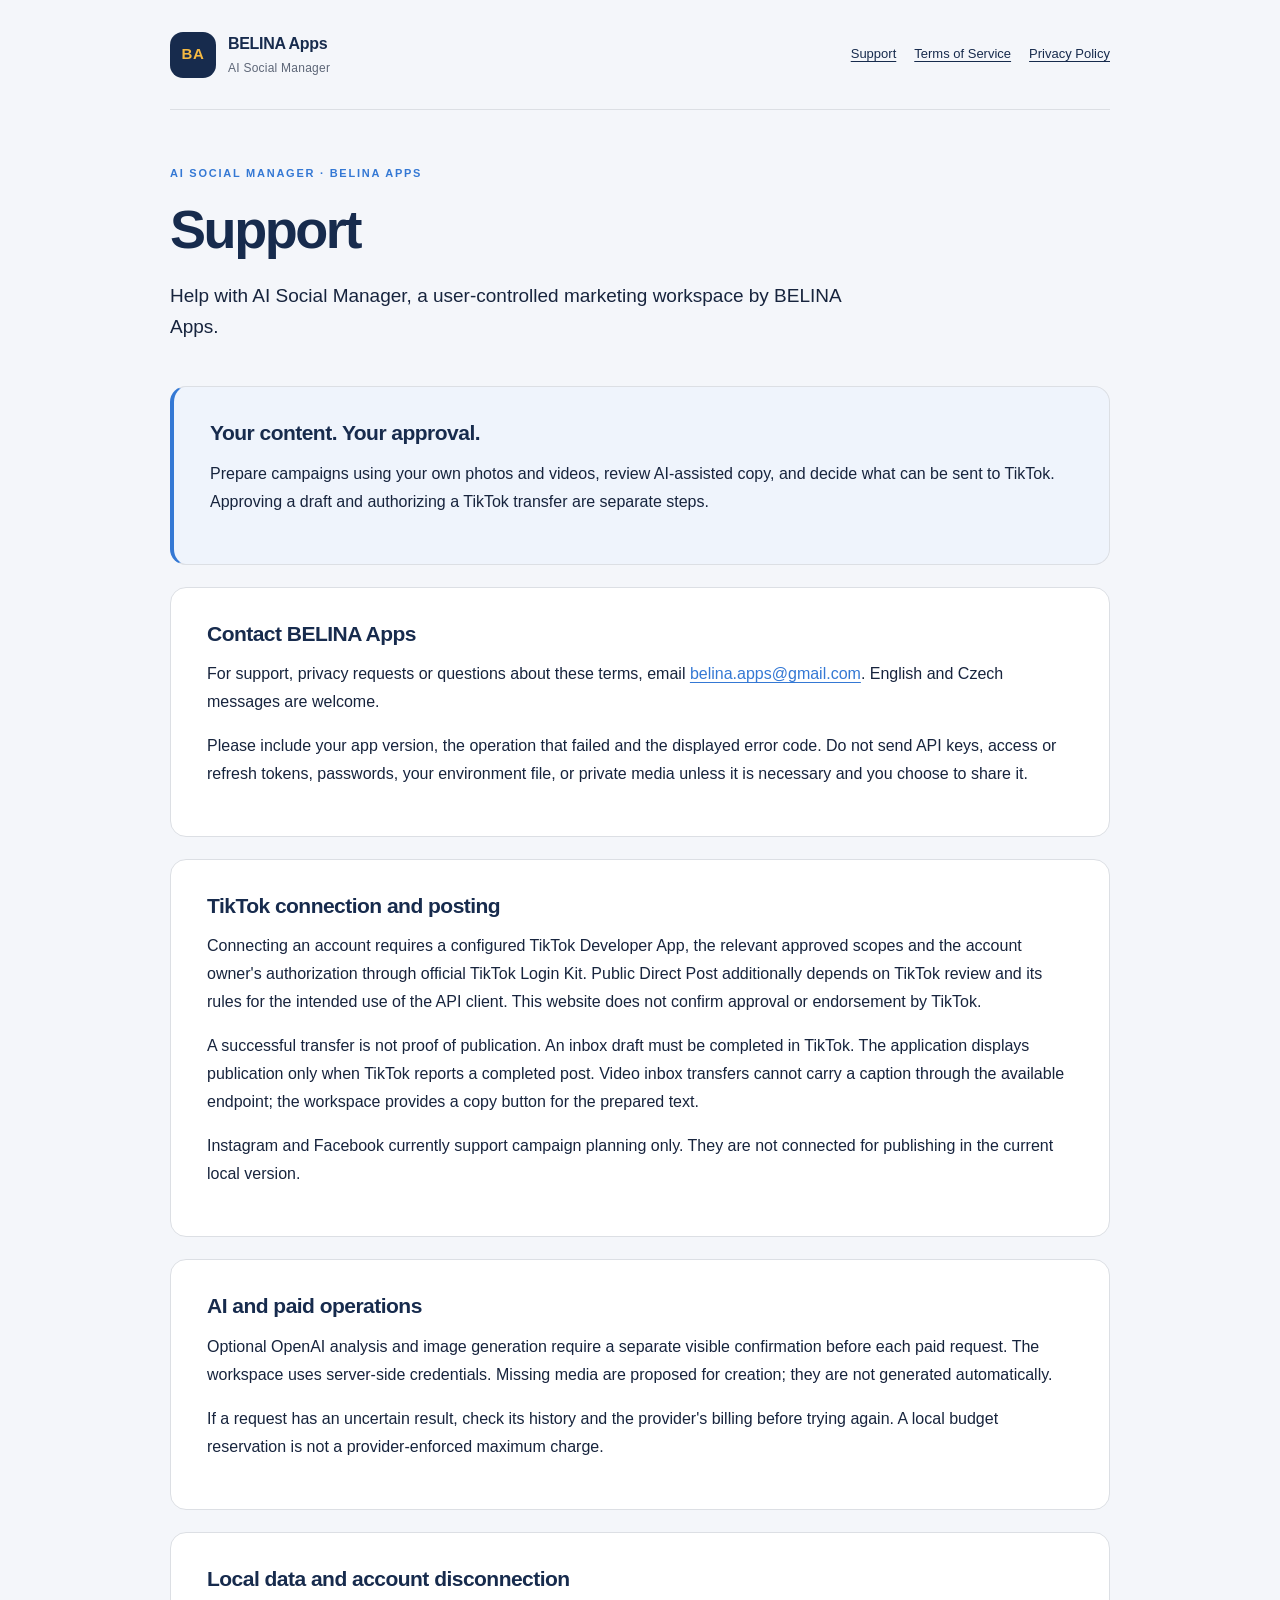
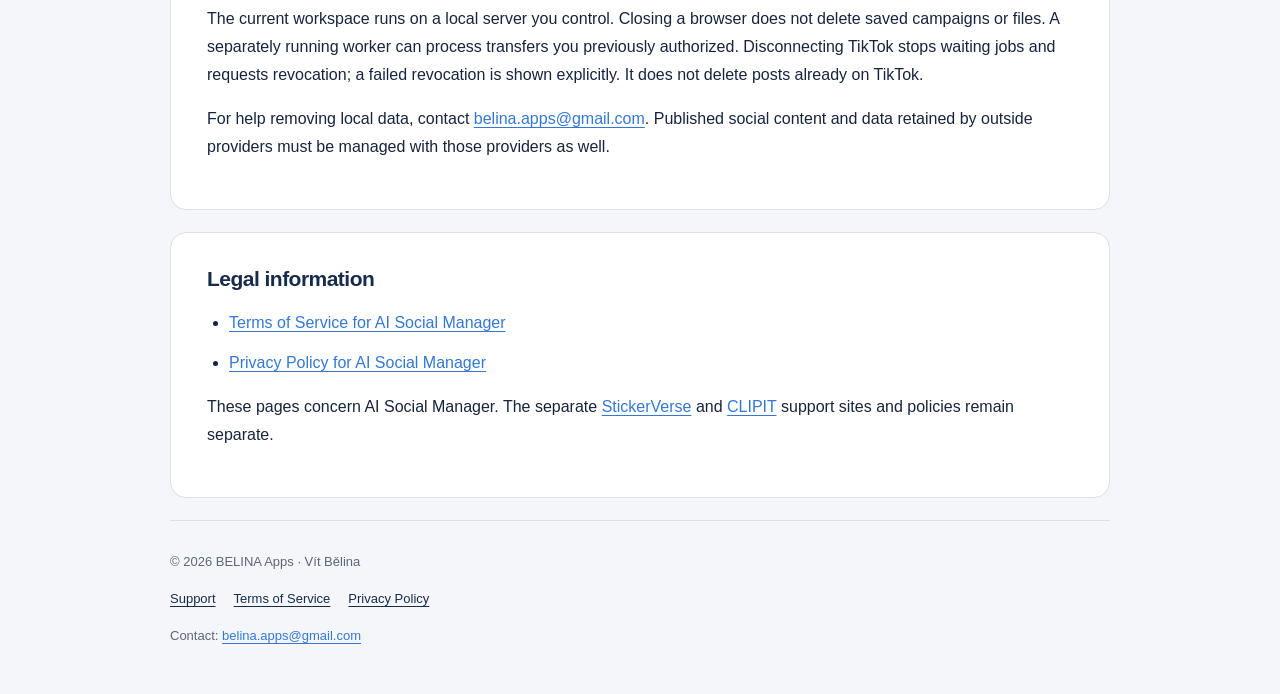
==== index.html @ 78cfeb75 "Publish AI Social Manager support and legal pages" ====
<!doctype html>
<html lang="en">
<head>
  <meta charset="utf-8">
  <meta name="viewport" content="width=device-width, initial-scale=1">
  <meta name="description" content="Help with AI Social Manager, a user-controlled marketing workspace by BELINA Apps.">
  <meta name="theme-color" content="#172B4D">
  <meta name="referrer" content="strict-origin-when-cross-origin">
  <title>Support | AI Social Manager — BELINA Apps</title>
  <link rel="stylesheet" href="styles.css">
</head>
<body>
  <a class="skip" href="#content">Skip to content</a>
  <header class="site-header"><a class="brand" href="./"><span class="brand-mark" aria-hidden="true">BA</span><span>BELINA Apps<small>AI Social Manager</small></span></a><nav aria-label="Main navigation"><a href="./">Support</a><a href="terms.html">Terms of Service</a><a href="privacy.html">Privacy Policy</a></nav></header>
  <main id="content">
    <header class="page-heading"><p class="eyebrow">AI SOCIAL MANAGER · BELINA APPS</p><h1>Support</h1><p class="lead">Help with AI Social Manager, a user-controlled marketing workspace by BELINA Apps.</p></header>
    
<section class="notice" aria-labelledby="control"><h2 id="control">Your content. Your approval.</h2><p>Prepare campaigns using your own photos and videos, review AI-assisted copy, and decide what can be sent to TikTok. Approving a draft and authorizing a TikTok transfer are separate steps.</p></section>
<section class="card"><h2>Contact BELINA Apps</h2><p>For support, privacy requests or questions about these terms, email <a href="mailto:belina.apps@gmail.com?subject=AI%20Social%20Manager">belina.apps@gmail.com</a>. English and Czech messages are welcome.</p><p>Please include your app version, the operation that failed and the displayed error code. Do not send API keys, access or refresh tokens, passwords, your environment file, or private media unless it is necessary and you choose to share it.</p></section>
<section class="card"><h2>TikTok connection and posting</h2><p>Connecting an account requires a configured TikTok Developer App, the relevant approved scopes and the account owner's authorization through official TikTok Login Kit. Public Direct Post additionally depends on TikTok review and its rules for the intended use of the API client. This website does not confirm approval or endorsement by TikTok.</p><p>A successful transfer is not proof of publication. An inbox draft must be completed in TikTok. The application displays publication only when TikTok reports a completed post. Video inbox transfers cannot carry a caption through the available endpoint; the workspace provides a copy button for the prepared text.</p><p>Instagram and Facebook currently support campaign planning only. They are not connected for publishing in the current local version.</p></section>
<section class="card"><h2>AI and paid operations</h2><p>Optional OpenAI analysis and image generation require a separate visible confirmation before each paid request. The workspace uses server-side credentials. Missing media are proposed for creation; they are not generated automatically.</p><p>If a request has an uncertain result, check its history and the provider's billing before trying again. A local budget reservation is not a provider-enforced maximum charge.</p></section>
<section class="card"><h2>Local data and account disconnection</h2><p>The current workspace runs on a local server you control. Closing a browser does not delete saved campaigns or files. A separately running worker can process transfers you previously authorized. Disconnecting TikTok stops waiting jobs and requests revocation; a failed revocation is shown explicitly. It does not delete posts already on TikTok.</p><p>For help removing local data, contact <a href="mailto:belina.apps@gmail.com?subject=AI%20Social%20Manager">belina.apps@gmail.com</a>. Published social content and data retained by outside providers must be managed with those providers as well.</p></section>
<section class="card"><h2>Legal information</h2><ul><li><a href="terms.html">Terms of Service for AI Social Manager</a></li><li><a href="privacy.html">Privacy Policy for AI Social Manager</a></li></ul><p>These pages concern AI Social Manager. The separate <a href="https://vitbelina.github.io/stickerverse_support/">StickerVerse</a> and <a href="https://vitbelina.github.io/clipit_support/">CLIPIT</a> support sites and policies remain separate.</p></section>

  </main>
  <footer><p>© 2026 BELINA Apps · Vít Bělina</p><nav aria-label="Main navigation"><a href="./">Support</a><a href="terms.html">Terms of Service</a><a href="privacy.html">Privacy Policy</a></nav><p>Contact: <a href="mailto:belina.apps@gmail.com?subject=AI%20Social%20Manager">belina.apps@gmail.com</a></p></footer>
</body>
</html>
---- styles.css ----
:root{color-scheme:light;--navy:#172B4D;--blue:#3478D4;--white:#FFFFFF;--background:#F4F6FA;--accent:#F5B942;--text:#17243D;--muted:color-mix(in srgb,var(--text) 70%,var(--white));--border:color-mix(in srgb,var(--navy) 15%,var(--white));--soft:color-mix(in srgb,var(--blue) 8%,var(--white))}*{box-sizing:border-box}body{margin:0;background:var(--background);color:var(--text);font:16px/1.75 -apple-system,BlinkMacSystemFont,"Segoe UI",sans-serif}a{color:var(--blue);text-underline-offset:.2em;overflow-wrap:anywhere}a:hover{text-decoration-thickness:2px}a:focus-visible{outline:3px solid var(--accent);outline-offset:5px;border-radius:3px}.site-header,main,footer{width:min(940px,calc(100% - 40px));margin-inline:auto}.site-header{display:flex;align-items:center;justify-content:space-between;gap:24px;padding:30px 0;border-bottom:1px solid var(--border)}.brand{display:flex;align-items:center;gap:12px;color:var(--navy);font-weight:750;letter-spacing:-.02em;text-decoration:none}.brand small{display:block;font-size:12px;font-weight:500;letter-spacing:.02em;color:var(--muted)}.brand-mark{display:grid;place-items:center;width:46px;height:46px;border-radius:13px;background:var(--navy);color:var(--accent);font-size:15px;letter-spacing:.04em}nav{display:flex;gap:18px;flex-wrap:wrap;font-size:13px}nav a{color:var(--navy)}.page-heading{padding:54px 0 28px}h1{font-size:clamp(34px,6vw,54px);line-height:1.12;letter-spacing:-.045em;margin:12px 0 20px;color:var(--navy)}h2{font-size:21px;line-height:1.35;margin:32px 0 12px;letter-spacing:-.025em;color:var(--navy)}.card>h2:first-child,.notice>h2:first-child,.prose>h2:first-child{margin-top:0}.eyebrow{font-size:11px;letter-spacing:.16em;font-weight:700;color:var(--blue)}.lead{font-size:19px;line-height:1.65;max-width:720px}.updated{font-size:13px;color:var(--muted)}.card,.notice{background:var(--white);padding:32px 36px;border:1px solid var(--border);border-radius:16px;margin-bottom:22px}.notice{background:var(--soft);border-left:4px solid var(--blue)}p{margin:0 0 16px}.prose{font-size:16px}.prose h2:not(:first-child){padding-top:12px;border-top:1px solid var(--border)}li{margin-bottom:12px}ul{padding-left:22px}footer{border-top:1px solid var(--border);padding:30px 0 40px;color:var(--muted);font-size:13px}footer nav{margin:14px 0}footer p{margin-bottom:6px}.skip{position:absolute;top:-100px;left:20px;background:var(--white);padding:10px;z-index:1}.skip:focus{top:10px}@media(max-width:620px){.site-header{align-items:flex-start;flex-direction:column;gap:18px;padding:22px 0}.page-heading{padding-top:36px}.card,.notice{padding:24px 22px}nav{gap:14px;font-size:12px}.lead{font-size:17px}body{font-size:15px}.prose{font-size:15px}}@media print{body{background:white}.site-header,footer{width:100%}main{width:100%}.card{padding:0;border:0}.page-heading{padding:20px 0}a{color:inherit}}
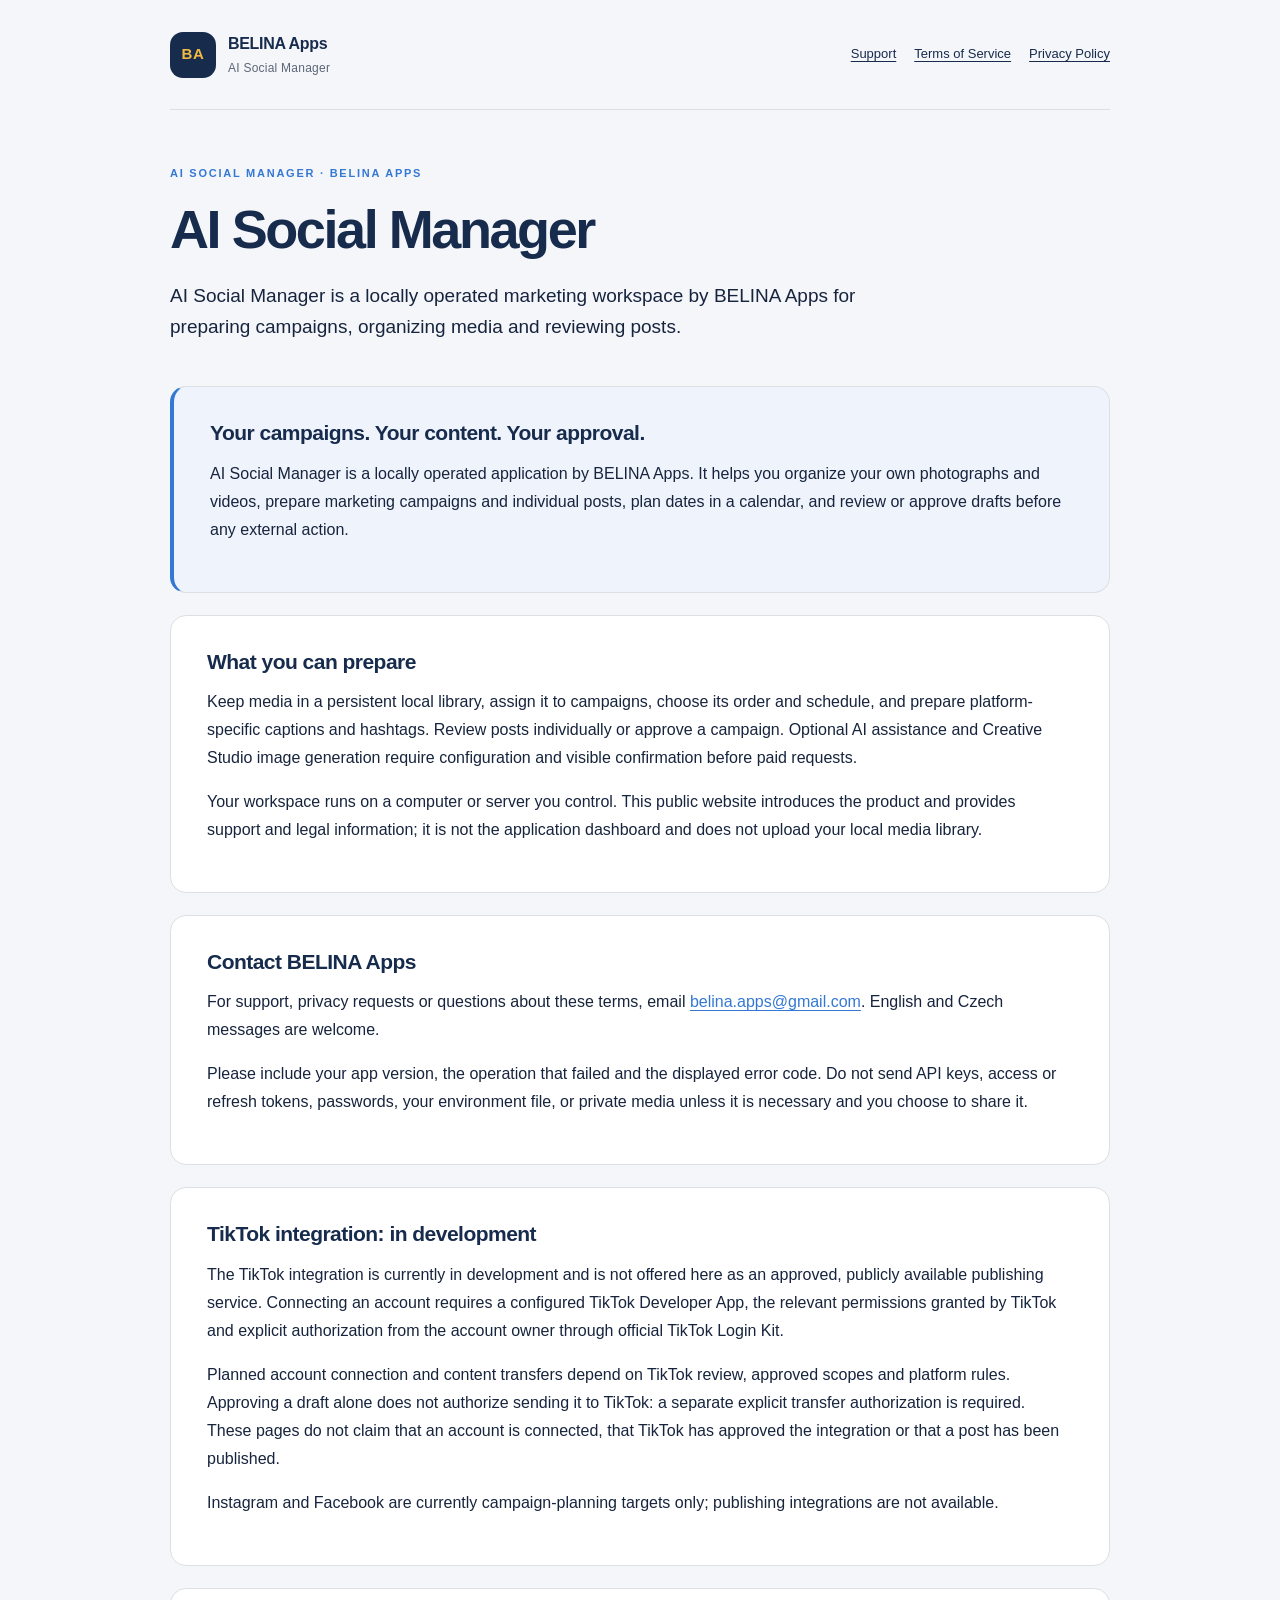
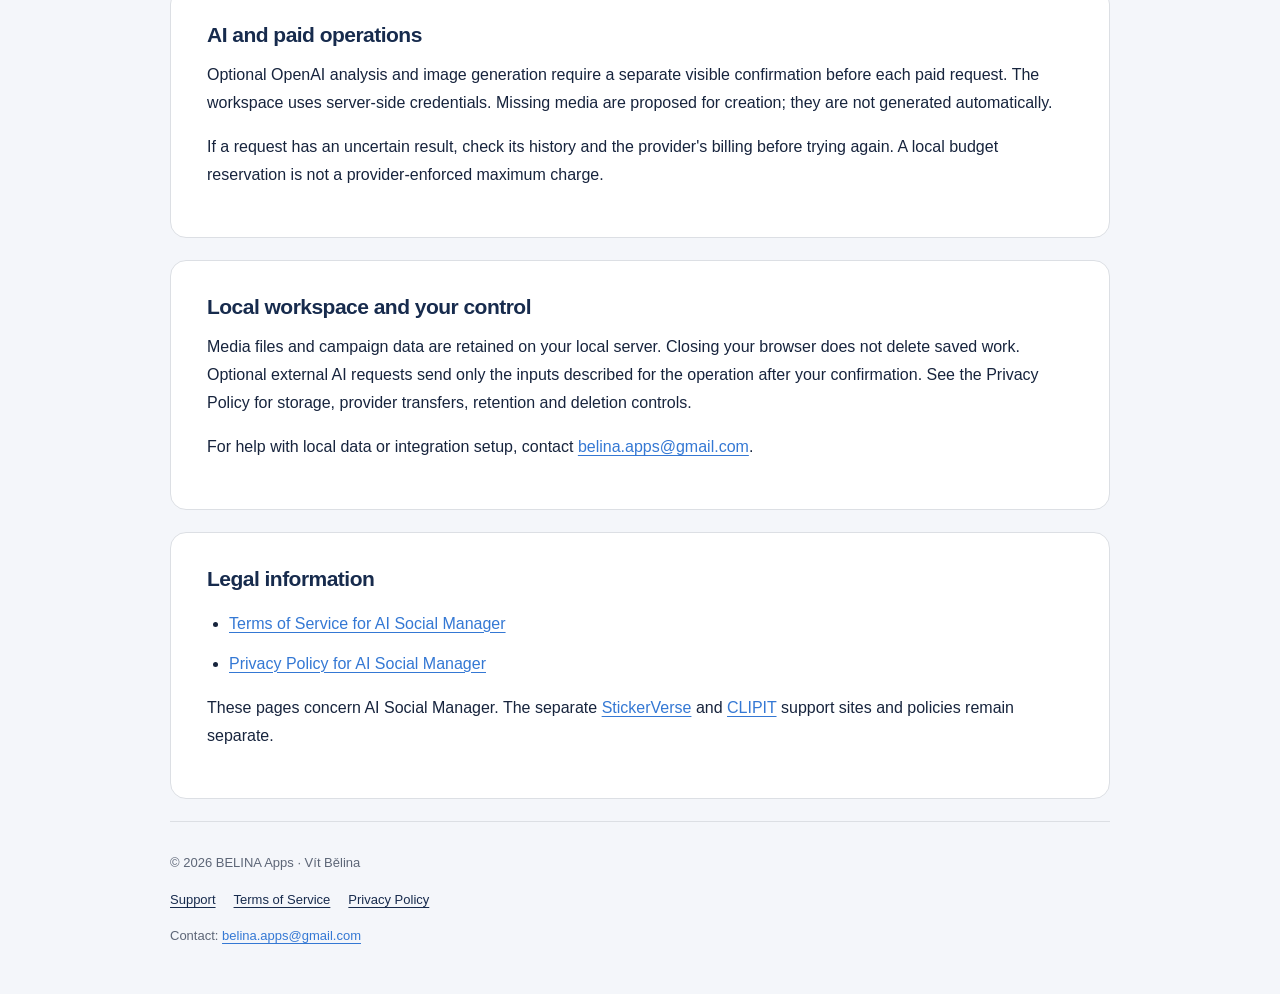
==== commit 1f7a866c: "Clarify product homepage and TikTok development status" ====
--- a/index.html
+++ b/index.html
@@ -3,23 +3,24 @@
 <head>
   <meta charset="utf-8">
   <meta name="viewport" content="width=device-width, initial-scale=1">
-  <meta name="description" content="Help with AI Social Manager, a user-controlled marketing workspace by BELINA Apps.">
+  <meta name="description" content="AI Social Manager is a locally operated marketing workspace by BELINA Apps for preparing campaigns, organizing media and reviewing posts.">
   <meta name="theme-color" content="#172B4D">
   <meta name="referrer" content="strict-origin-when-cross-origin">
-  <title>Support | AI Social Manager — BELINA Apps</title>
+  <title>AI Social Manager — BELINA Apps</title>
   <link rel="stylesheet" href="styles.css">
 </head>
 <body>
   <a class="skip" href="#content">Skip to content</a>
   <header class="site-header"><a class="brand" href="./"><span class="brand-mark" aria-hidden="true">BA</span><span>BELINA Apps<small>AI Social Manager</small></span></a><nav aria-label="Main navigation"><a href="./">Support</a><a href="terms.html">Terms of Service</a><a href="privacy.html">Privacy Policy</a></nav></header>
   <main id="content">
-    <header class="page-heading"><p class="eyebrow">AI SOCIAL MANAGER · BELINA APPS</p><h1>Support</h1><p class="lead">Help with AI Social Manager, a user-controlled marketing workspace by BELINA Apps.</p></header>
+    <header class="page-heading"><p class="eyebrow">AI SOCIAL MANAGER · BELINA APPS</p><h1>AI Social Manager</h1><p class="lead">AI Social Manager is a locally operated marketing workspace by BELINA Apps for preparing campaigns, organizing media and reviewing posts.</p></header>
     
-<section class="notice" aria-labelledby="control"><h2 id="control">Your content. Your approval.</h2><p>Prepare campaigns using your own photos and videos, review AI-assisted copy, and decide what can be sent to TikTok. Approving a draft and authorizing a TikTok transfer are separate steps.</p></section>
+<section class="notice" aria-labelledby="control"><h2 id="control">Your campaigns. Your content. Your approval.</h2><p>AI Social Manager is a locally operated application by BELINA Apps. It helps you organize your own photographs and videos, prepare marketing campaigns and individual posts, plan dates in a calendar, and review or approve drafts before any external action.</p></section>
+<section class="card"><h2>What you can prepare</h2><p>Keep media in a persistent local library, assign it to campaigns, choose its order and schedule, and prepare platform-specific captions and hashtags. Review posts individually or approve a campaign. Optional AI assistance and Creative Studio image generation require configuration and visible confirmation before paid requests.</p><p>Your workspace runs on a computer or server you control. This public website introduces the product and provides support and legal information; it is not the application dashboard and does not upload your local media library.</p></section>
 <section class="card"><h2>Contact BELINA Apps</h2><p>For support, privacy requests or questions about these terms, email <a href="mailto:belina.apps@gmail.com?subject=AI%20Social%20Manager">belina.apps@gmail.com</a>. English and Czech messages are welcome.</p><p>Please include your app version, the operation that failed and the displayed error code. Do not send API keys, access or refresh tokens, passwords, your environment file, or private media unless it is necessary and you choose to share it.</p></section>
-<section class="card"><h2>TikTok connection and posting</h2><p>Connecting an account requires a configured TikTok Developer App, the relevant approved scopes and the account owner's authorization through official TikTok Login Kit. Public Direct Post additionally depends on TikTok review and its rules for the intended use of the API client. This website does not confirm approval or endorsement by TikTok.</p><p>A successful transfer is not proof of publication. An inbox draft must be completed in TikTok. The application displays publication only when TikTok reports a completed post. Video inbox transfers cannot carry a caption through the available endpoint; the workspace provides a copy button for the prepared text.</p><p>Instagram and Facebook currently support campaign planning only. They are not connected for publishing in the current local version.</p></section>
+<section class="card"><h2>TikTok integration: in development</h2><p>The TikTok integration is currently in development and is not offered here as an approved, publicly available publishing service. Connecting an account requires a configured TikTok Developer App, the relevant permissions granted by TikTok and explicit authorization from the account owner through official TikTok Login Kit.</p><p>Planned account connection and content transfers depend on TikTok review, approved scopes and platform rules. Approving a draft alone does not authorize sending it to TikTok: a separate explicit transfer authorization is required. These pages do not claim that an account is connected, that TikTok has approved the integration or that a post has been published.</p><p>Instagram and Facebook are currently campaign-planning targets only; publishing integrations are not available.</p></section>
 <section class="card"><h2>AI and paid operations</h2><p>Optional OpenAI analysis and image generation require a separate visible confirmation before each paid request. The workspace uses server-side credentials. Missing media are proposed for creation; they are not generated automatically.</p><p>If a request has an uncertain result, check its history and the provider's billing before trying again. A local budget reservation is not a provider-enforced maximum charge.</p></section>
-<section class="card"><h2>Local data and account disconnection</h2><p>The current workspace runs on a local server you control. Closing a browser does not delete saved campaigns or files. A separately running worker can process transfers you previously authorized. Disconnecting TikTok stops waiting jobs and requests revocation; a failed revocation is shown explicitly. It does not delete posts already on TikTok.</p><p>For help removing local data, contact <a href="mailto:belina.apps@gmail.com?subject=AI%20Social%20Manager">belina.apps@gmail.com</a>. Published social content and data retained by outside providers must be managed with those providers as well.</p></section>
+<section class="card"><h2>Local workspace and your control</h2><p>Media files and campaign data are retained on your local server. Closing your browser does not delete saved work. Optional external AI requests send only the inputs described for the operation after your confirmation. See the Privacy Policy for storage, provider transfers, retention and deletion controls.</p><p>For help with local data or integration setup, contact <a href="mailto:belina.apps@gmail.com?subject=AI%20Social%20Manager">belina.apps@gmail.com</a>.</p></section>
 <section class="card"><h2>Legal information</h2><ul><li><a href="terms.html">Terms of Service for AI Social Manager</a></li><li><a href="privacy.html">Privacy Policy for AI Social Manager</a></li></ul><p>These pages concern AI Social Manager. The separate <a href="https://vitbelina.github.io/stickerverse_support/">StickerVerse</a> and <a href="https://vitbelina.github.io/clipit_support/">CLIPIT</a> support sites and policies remain separate.</p></section>
 
   </main>
